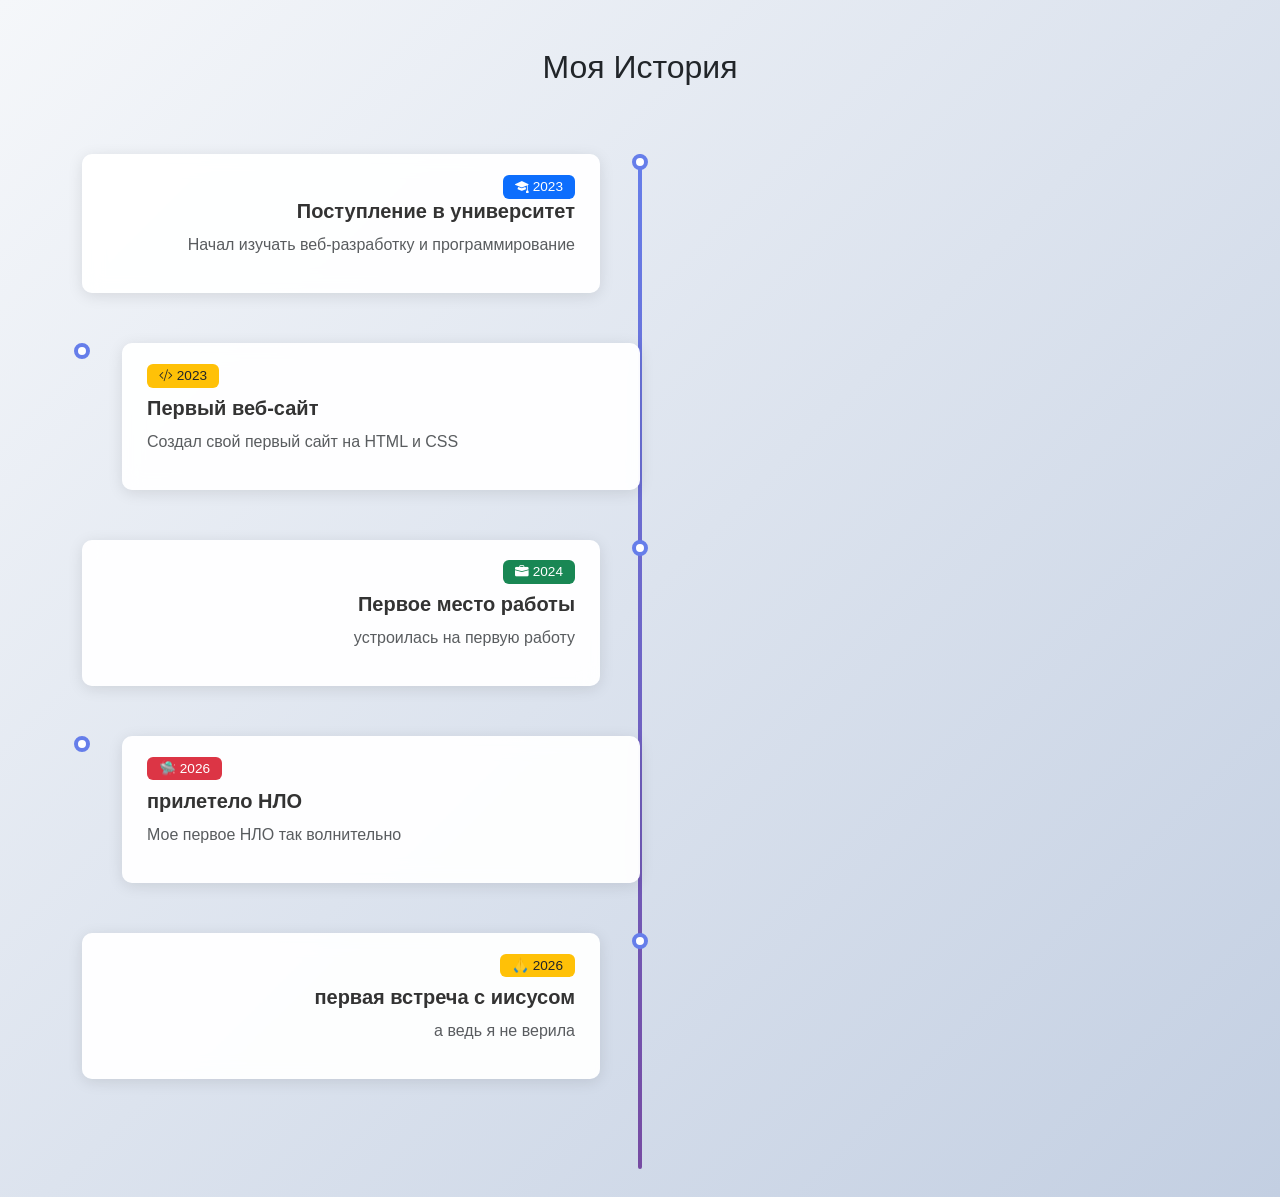
==== timeline.html @ 76690a05 "Completed Lab 12-13: Bootstrap 5 Framework" ====
<!DOCTYPE html>
<html lang="ru">
<head>
    <meta charset="UTF-8">
    <meta name="viewport" content="width=device-width, initial-scale=1.0">
    <title>Document</title>
    <link
      href="https://cdn.jsdelivr.net/npm/bootstrap@5.3.8/dist/css/bootstrap.min.css"
      rel="stylesheet"
      integrity="sha384-sRIl4kxILFvY47J16cr9ZwB07vP4J8+LH7qKQnuqkuIAvNWLzeN8tE5YBujZqJLB"
      crossorigin="anonymous"
    />
    <link rel="stylesheet" href="custom.css" />
    <link rel="stylesheet" 
href="https://cdn.jsdelivr.net/npm/bootstrap-icons@1.11.3/font/bootstrap-icons.min.css">
</head>
<body>
    <div class="container my-5">
        <h2 class="text-center mb-5">Моя История</h2> 
<!-- Временная шкала -->
        <div class="timeline"> 
<!-- Событие 1 (справа) -->
            <div class="timeline-item">
                <div class="timeline-content">
                    <span class="badge text-bg-primary"> <i class="bi bi-mortarboard-fill"></i> 2023</span>
                    <h5>Поступление в университет</h5>
                    <p 
class="text-muted">
                        Начал изучать веб-разработку и программирование
                    </p>
                </div>
            </div> 
<!-- Событие 2 (слева) -->
            <div class="timeline-item timeline-item-left">
                <div class="timeline-content">
                    <span class="badge bg-warning text-dark mb-2"> <i class="bi bi-code-slash"></i> 2023</span>
                    <h5>Первый веб-сайт</h5>
                    <p 
class="text-muted">
                        Создал свой первый сайт на HTML и CSS
                    </p>
                </div>
            </div> 
            <!--Событие 3 (справа)-->
            <div class="timeline-item">
                <div class="timeline-content">
                    <span class="badge bg-success mb-2"> <i class="bi bi-briefcase-fill"></i> 2024</span>
                    <h5>Первое место работы</h5>
                    <p class="text-muted">
                        устроилась на первую работу
                    </p>
                </div>
            </div>
            <!-- Событие 4 (слева) -->
            <div class="timeline-item timeline-item-left">
                <div class="timeline-content">
                   <span class="badge bg-danger mb-2"> 🛸 2026</span>
                    <h5>прилетело НЛО</h5>
                    <p 
class="text-muted">
                        Мое первое НЛО так волнительно
                    </p>
                </div>
            </div>
            <!--Событие 5 (справа)-->
            <div class="timeline-item">
                <div class="timeline-content">
                    <span class="badge bg-warning text-dark mb-2"> 🙏 2026</span>
                    <h5>первая встреча с иисусом </h5>
                    <p class="text-muted">
                        а ведь я не верила
                    </p>
                </div>
            </div>
        </div>
    </div>
</body>
</body>
</html>
---- custom.css ----
.card {
  transition: transform 0.3s ease;
}

.card:hover {
  transform: scale(1.05);
}
/* Общие стили */
body {
  font-family: "Segoe UI", Tahoma, Geneva, Verdana, sans-serif;
}
/* Кастомные цвета для навбара */
.navbar-brand {
  font-weight: bold;
  font-size: 1.5rem;
  letter-spacing: 1px;
}
.navbar-dark .navbar-nav .nav-link:hover {
  color: #ffc107 !important;
  transition: color 0.3s ease;
}
/* Улучшение Hero-секции */
#home {
  background: linear-gradient(135deg, #667eea 0%, #764ba2 100%);
  color: white;
  min-height: 400px;
  display: flex;
  align-items: center;
}
#home h1 {
  color: white;
}
#home .lead {
  color: rgba(255, 255, 255, 0.9);
}
#home .btn {
  box-shadow: 0 4px 15px rgba(0, 0, 0, 0.2);
  transition: transform 0.3s ease;
}
#home .btn:hover {
  transform: translateY(-3px);
  box-shadow: 0 6px 20px rgba(0, 0, 0, 0.3);
}
/* Анимация для карточек */
.card {
  transition:
    transform 0.3s ease,
    box-shadow 0.3s ease;
}
.card:hover {
  transform: translateY(-10px);
  box-shadow: 0 10px 30px rgba(0, 0, 0, 0.15) !important;
}
/* Стилизация кнопок */
.btn {
  border-radius: 25px;
  padding: 10px 30px;
  font-weight: 500;
  transition: all 0.3s ease;
}
/* Улучшение формы */
.form-control:focus {
  border-color: #667eea;
  box-shadow: 0 0 0 0.2rem rgba(102, 126, 234, 0.25);
}
/* Анимация для бейджей */
.badge {
  padding: 8px 15px;
  font-size: 0.9rem;
  font-weight: 500;
  transition: transform 0.2s ease;
}
.badge:hover {
  transform: scale(1.1);
  cursor: pointer;
}
/* Стилизация прогресс-баров */
.progress {
  height: 25px;
  border-radius: 15px;
  background-color: #e9ecef;
}
.progress-bar {
  border-radius: 15px;
  font-weight: bold;
  line-height: 25px;
}
/* Улучшение аккордеона */
.accordion-button:not(.collapsed) {
  background-color: #667eea;
  color: white;
}
.accordion-button:focus {
  box-shadow: none;
  border-color: #667eea;
}
/* Футер */
footer {
  background-color: #212529;
  color: white;
  padding: 40px 0;
  margin-top: 80px;
}
footer h5 {
  color: #ffc107;
  margin-bottom: 20px;
}
footer a {
  color: rgba(255, 255, 255, 0.7);
  text-decoration: none;
  transition: color 0.3s ease;
}
footer a:hover {
  color: #ffc107;
}
/* Адаптивность */
@media (max-width: 768px) {
  #home {
    min-height: 300px;
  }
  #home h1 {
    font-size: 2rem;
  }
  .card {
    margin-bottom: 20px;
  }
}
/* ВРЕМЕННАЯ ШКАЛА */
.timeline {
  position: relative;
  padding: 20px 0;
}
/* Центральная линия */
.timeline::before {
  content: "";
  position: absolute;
  left: 50%;
  transform: translateX(-50%);
  width: 4px;
  height: 100%;
  background: linear-gradient(180deg, #667eea 0%, #764ba2 100%);
  border-radius: 2px;
}
/* Контейнер события */
.timeline-item {
  position: relative;
  margin-bottom: 50px;
  width: 50%;
  padding-right: 40px;
  text-align: right;
  margin-right: 50%;
}
/* Левые элементы */
.timeline-item-left {
  margin-left: 0 !important;
  padding-right: 0;
  padding-left: 40px;
  text-align: left;
}
/* Круглые точки на линии */
.timeline-item::before {
  content: "";
  position: absolute;
  right: -8px;
  top: 0;
  width: 16px;
  height: 16px;
  background: white;
  border: 4px solid #667eea;
  border-radius: 50%;
  z-index: 1;
  /* TODO: Добавьте transition: transform 0.3s ease; */
}
/* Точки для левых элементов */
.timeline-item-left::before {
  right: auto;
  left: -8px;
}
/* Увеличение точки при наведении */
.timeline-item:hover::before {
  transform: scale(1.5);
  background: #667eea;
}
/* Карточка с контентом */
.timeline-content {
  background: white;
  padding: 20px 25px;
  border-radius: 10px;
  box-shadow: 0 3px 15px rgba(0, 0, 0, 0.1);
  transition: all 0.3s ease;
}
.timeline-content:hover {
  transform: translateY(-5px);
  box-shadow: 0 8px 25px rgba(0, 0, 0, 0.15);
}
.timeline-content h5 {
  color: #333;
  margin-bottom: 10px;
  font-weight: 600;
}
.timeline-content .badge {
  font-size: 0.85rem;
  padding: 5px 12px;
}
/* Мобильная версия */
@media (max-width: 768px) {
  /* Линия слева */
  .timeline::before {
    left: 20px;
  }
  /* Все элементы слева */
  .timeline-item,
  .timeline-item-left {
    width: 100%;
    margin-left: 0 !important;
    padding-left: 60px;
    padding-right: 0;
    text-align: left;
  }
  /* Точки слева */
  .timeline-item::before,
  .timeline-item-left::before {
    left: 12px;
    right: auto;
  }
}
body {
  background: linear-gradient(135deg, #f5f7fa 0%, #c3cfe2 100%);
  min-height: 100vh;
}
.timeline-content {
  background: rgba(255, 255, 255, 0.95);
  backdrop-filter: blur(10px);
}
@keyframes pulse {
  0%,
  100% {
    box-shadow: 0 0 0 0 rgba(102, 126, 234, 0.7);
  }
  50% {
    box-shadow: 0 0 0 10px rgba(102, 126, 234, 0);
  }
}
.timeline-item::before {
  animation: pulse 2s infinite;
}
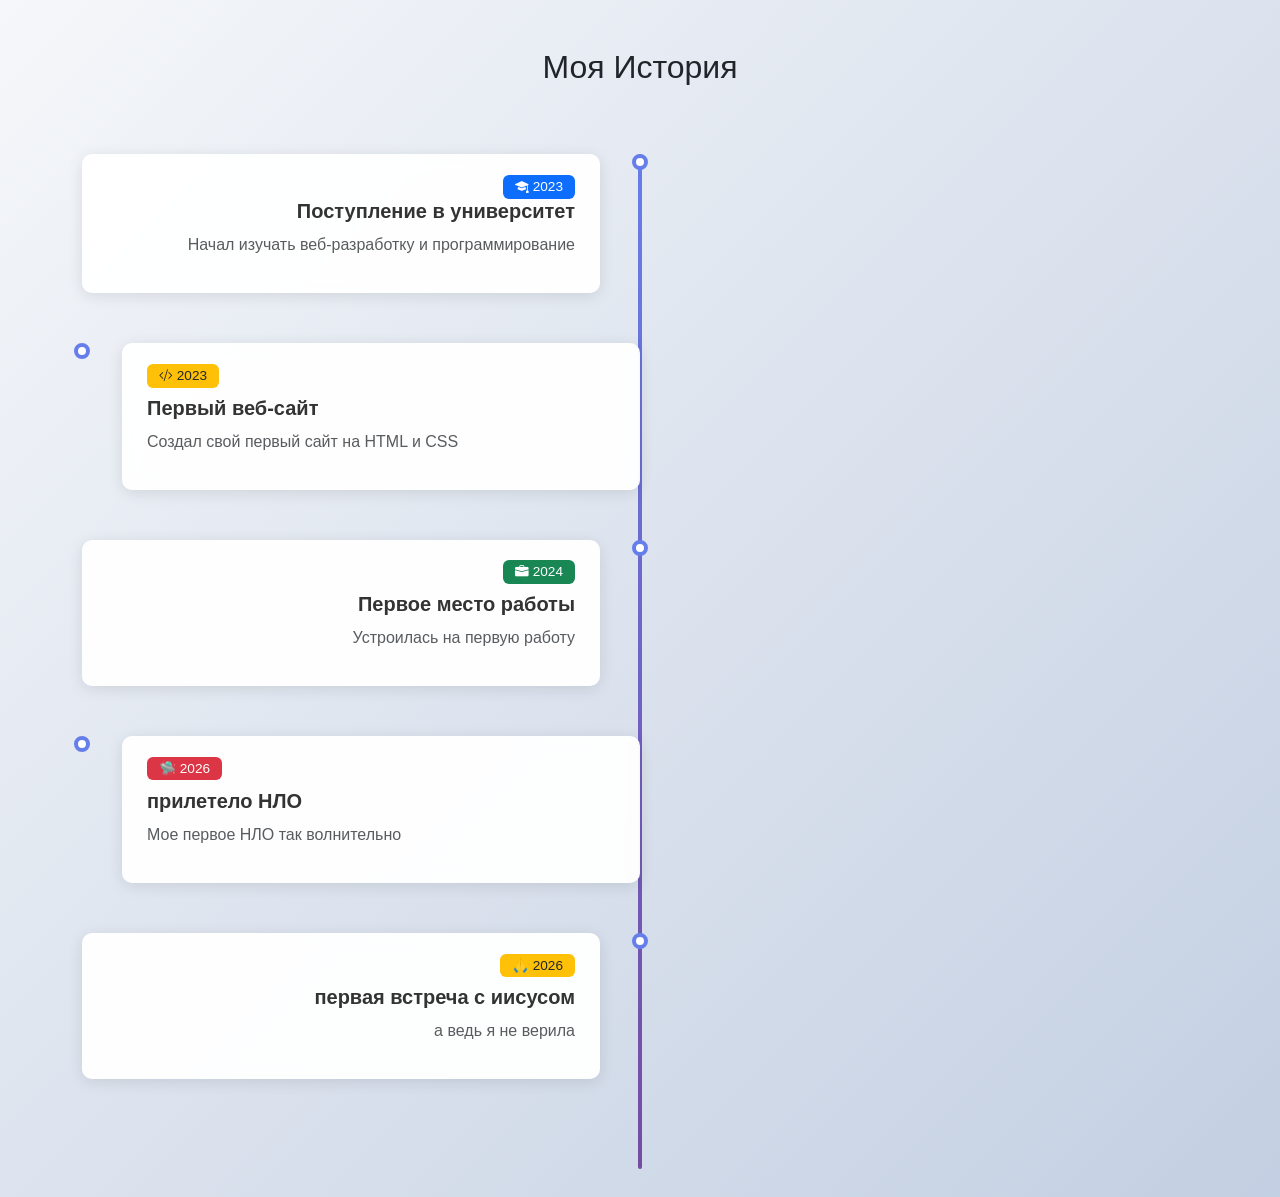
==== commit 32a25fc6: "Step 10.5: animated timeline without JavaScript" ====
--- a/timeline.html
+++ b/timeline.html
@@ -47,7 +47,7 @@
                     <span class="badge bg-success mb-2"> <i class="bi bi-briefcase-fill"></i> 2024</span>
                     <h5>Первое место работы</h5>
                     <p class="text-muted">
-                        устроилась на первую работу
+                        Устроилась на первую работу
                     </p>
                 </div>
             </div>
